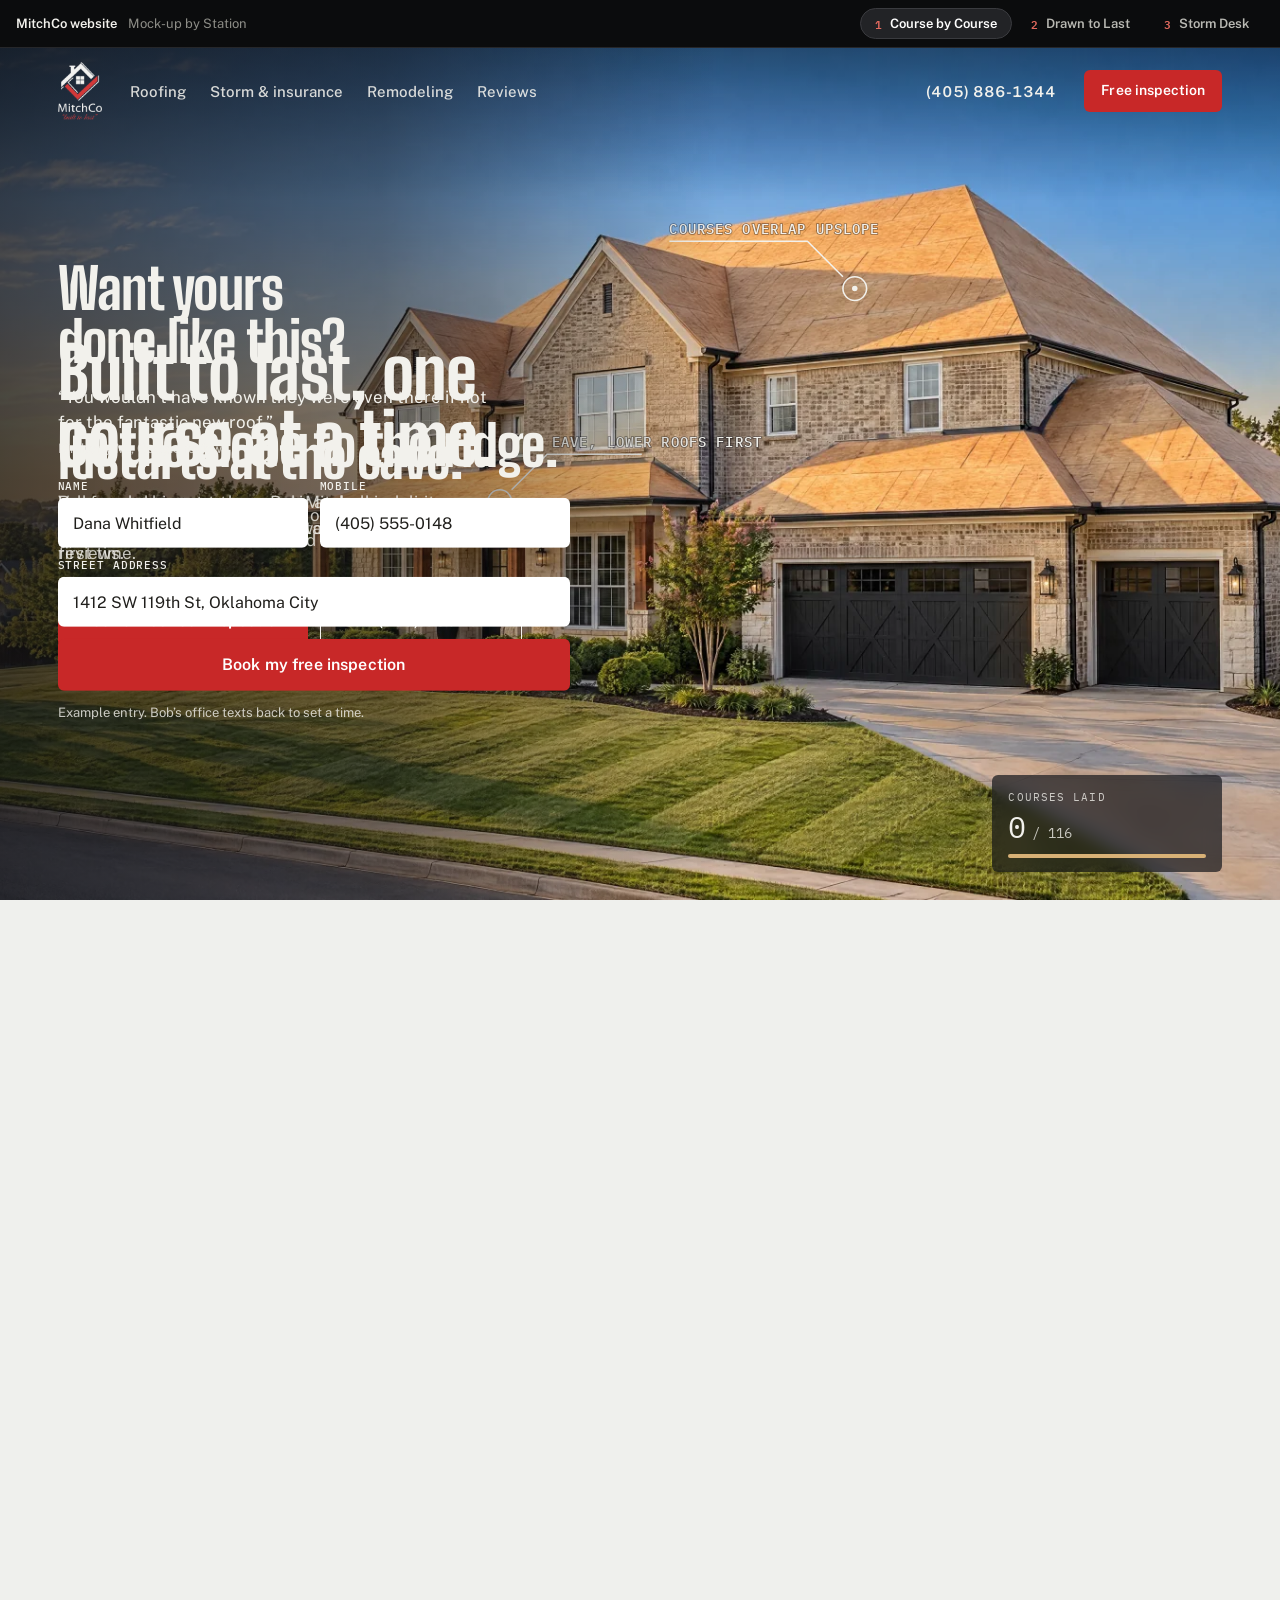
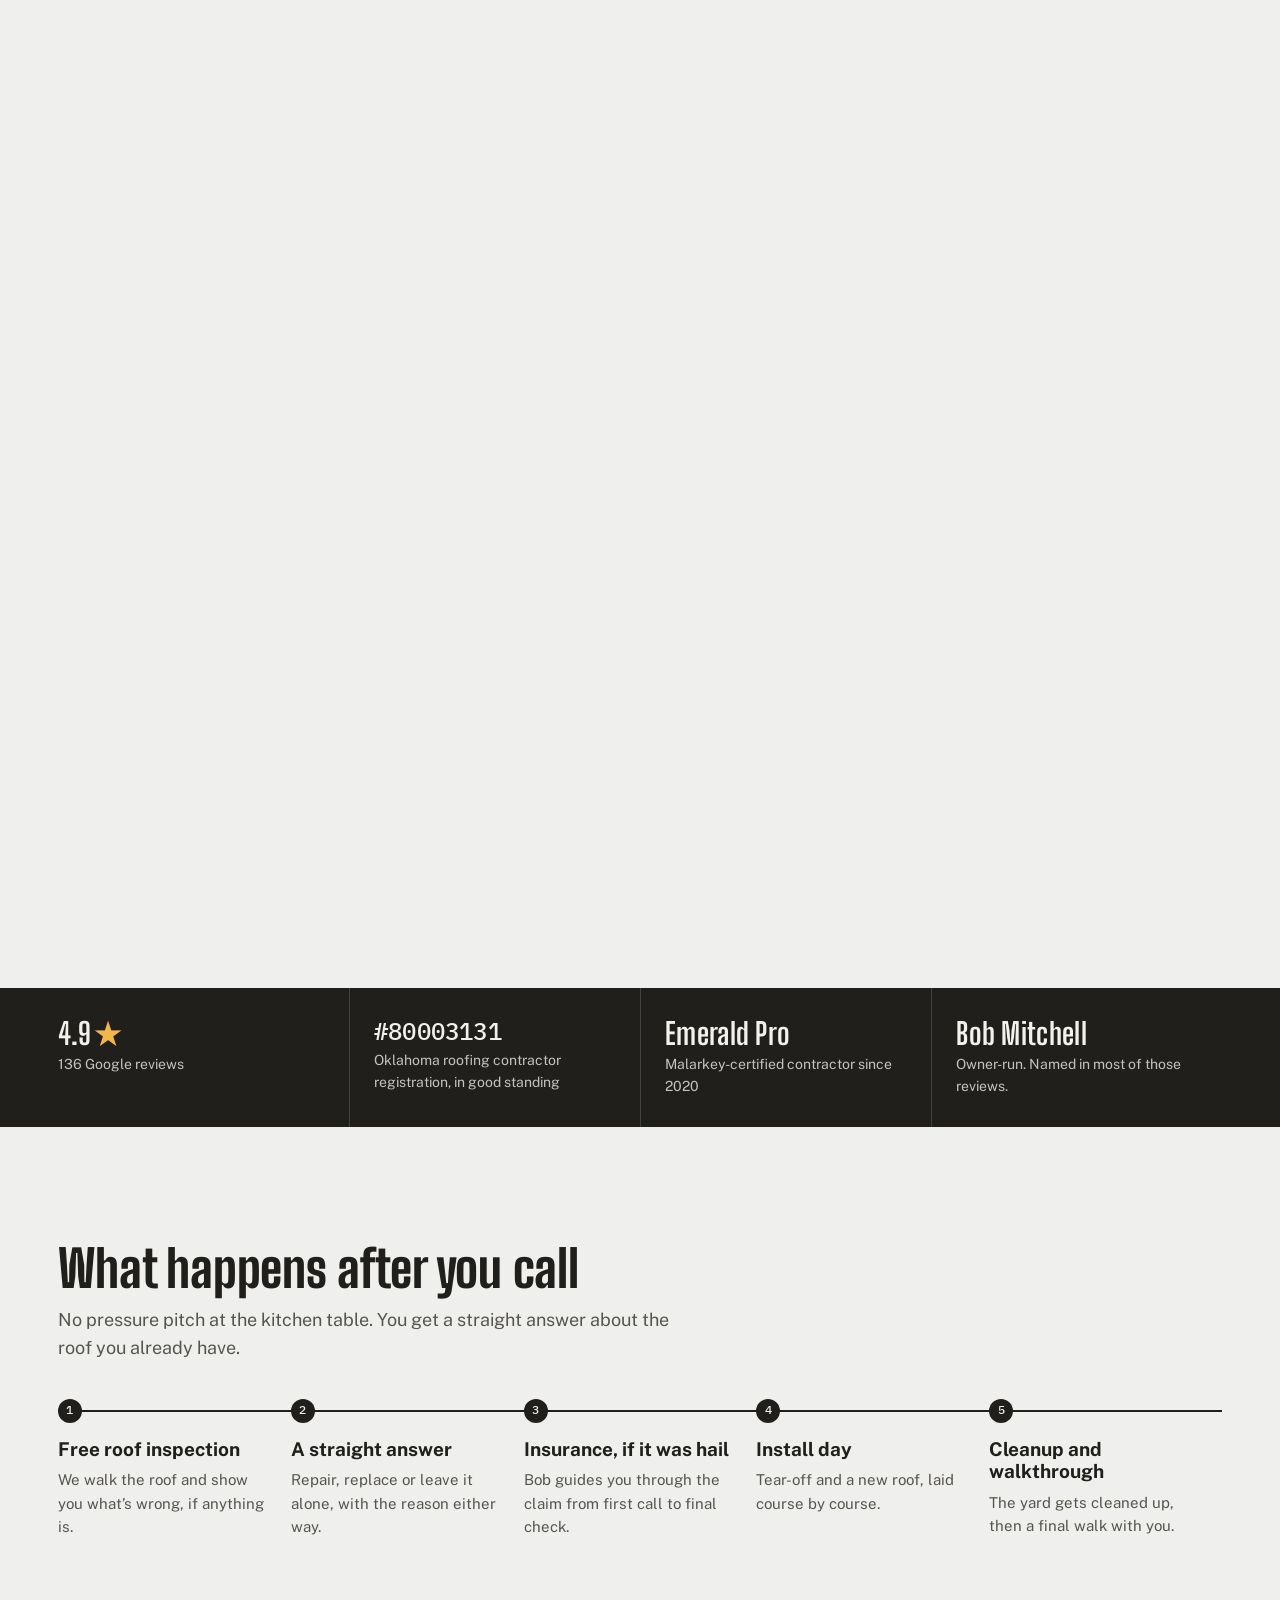
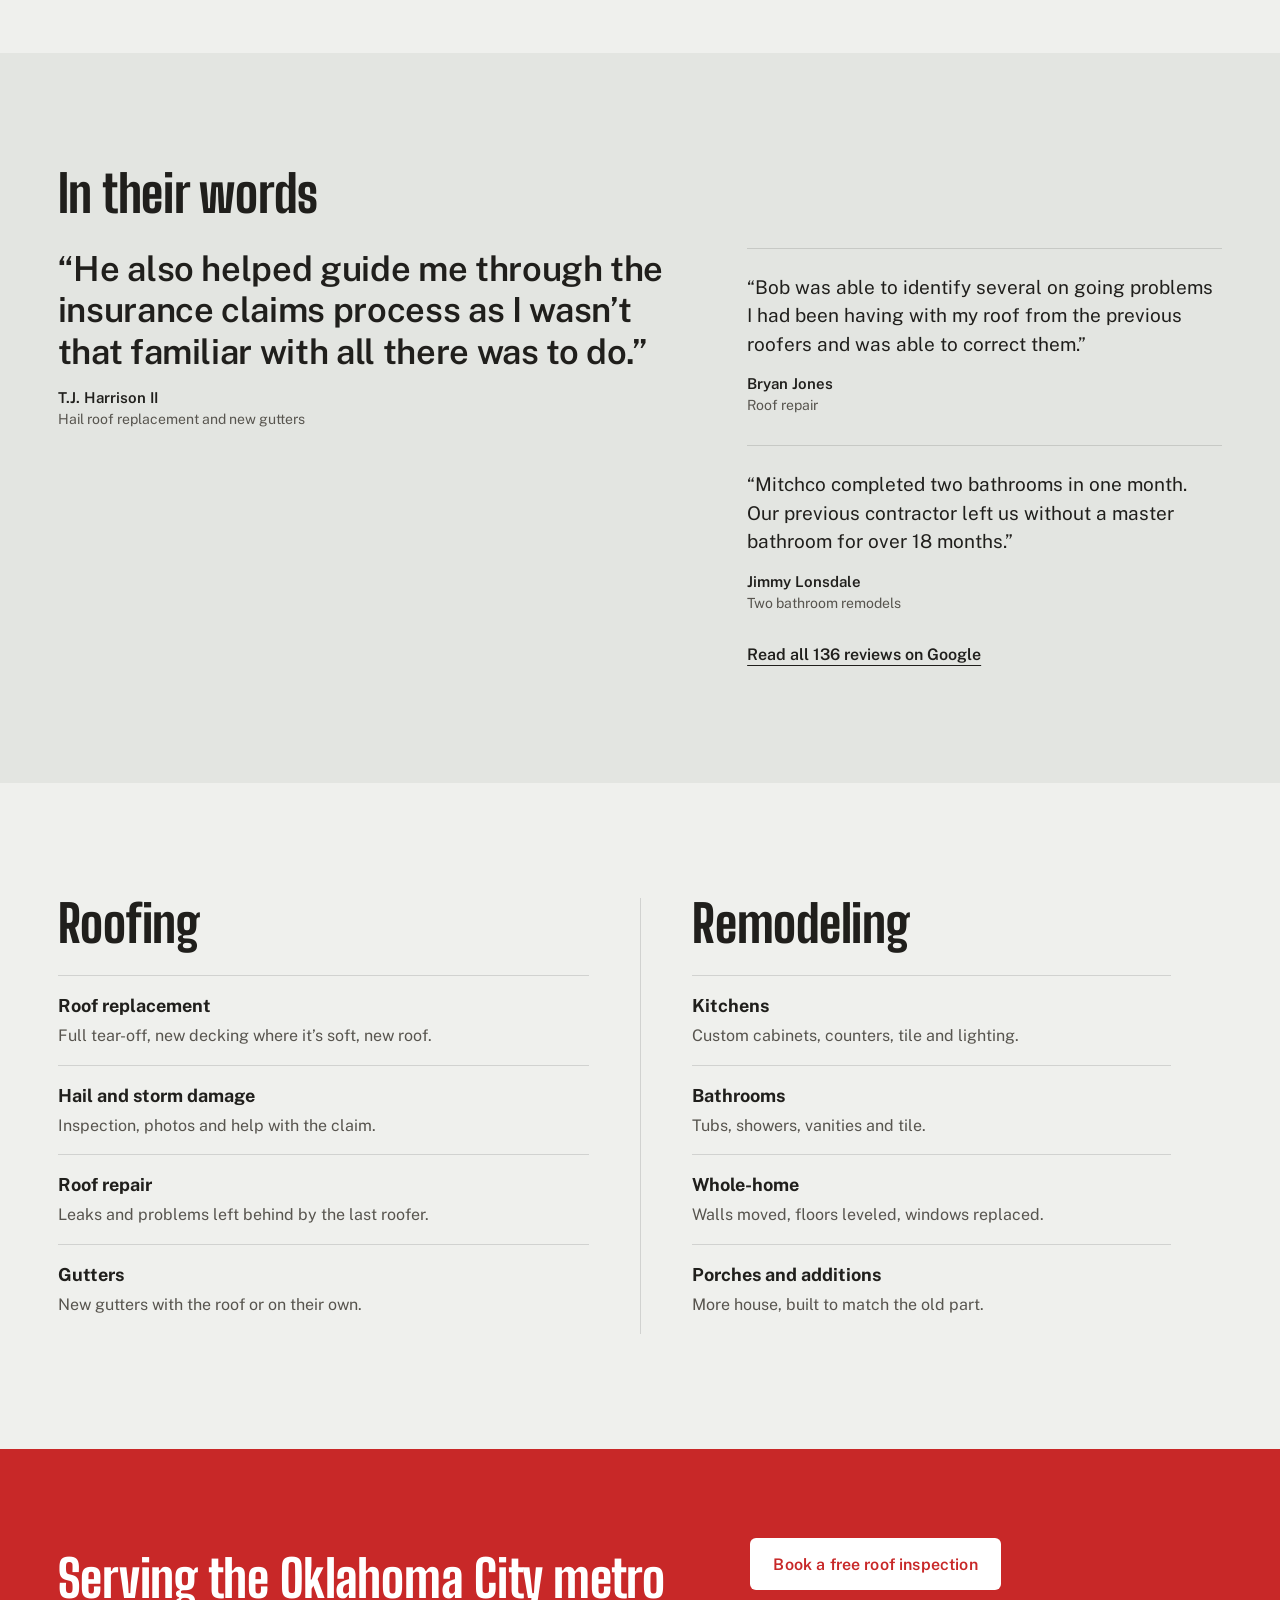
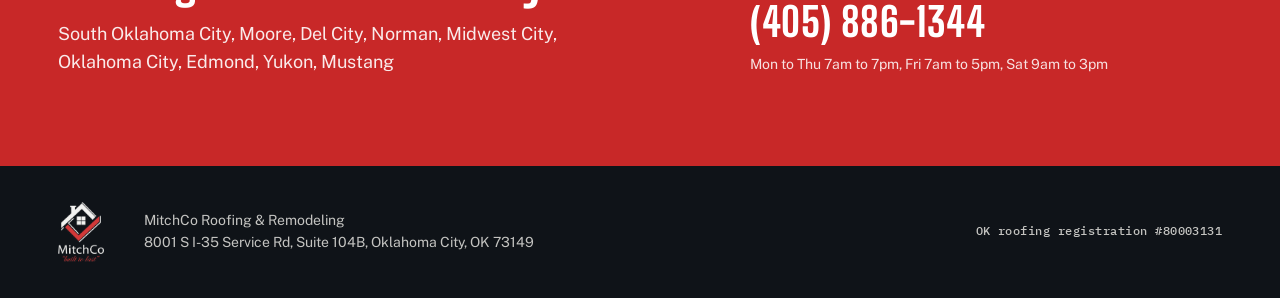
==== course-by-course/index.html @ 9603c60b "MitchCo mock-ups: three homepage options Course by Course (scroll installs the shingles), Drawn to L" ====
<!doctype html>
<html lang="en">
<head>
<meta charset="utf-8">
<meta name="viewport" content="width=device-width, initial-scale=1">
<meta name="robots" content="noindex, nofollow">
<title>MitchCo Option 1: Course by Course</title>
<meta name="description" content="Scroll the page and watch the roof go on, course by course.">
<meta property="og:title" content="MitchCo website, option 1: Course by Course">
<meta property="og:description" content="Scroll the page and watch the roof go on, course by course.">
<meta property="og:image" content="https://stationonemain-source.github.io/mitchco/img/og-course-by-course.jpg">
<meta property="og:url" content="https://stationonemain-source.github.io/mitchco/course-by-course/">
<meta name="twitter:card" content="summary_large_image">
<link rel="icon" href="../img/logo-ink.png">
<link rel="preconnect" href="https://fonts.googleapis.com">
<link rel="preconnect" href="https://fonts.gstatic.com" crossorigin>
<link rel="stylesheet" href="https://fonts.googleapis.com/css2?family=Big+Shoulders+Display:wght@600;700;800&family=IBM+Plex+Mono:wght@500&family=Public+Sans:wght@400;500;600;700&display=swap">
<link rel="stylesheet" href="../css/mock.css?v=3">
</head>
<body>
<header class="review-bar">
  <span class="review-name">MitchCo website <span class="review-sub">Mock-up by Station</span></span>
  <nav class="review-tabs" aria-label="Options"><a class="review-tab" href="../course-by-course/" aria-current="page"><span class="tab-n">1</span>Course by Course</a><a class="review-tab" href="../drawn-to-last/"><span class="tab-n">2</span>Drawn to Last</a><a class="review-tab" href="../storm-desk/"><span class="tab-n">3</span>Storm Desk</a></nav>
</header>
<!-- ============================================================
     1. COURSE BY COURSE : scroll installs the roof
     ============================================================ -->
<main id="c1" class="concept c1" data-concept aria-labelledby="tab-c1">
  <div class="site-nav on-dark">
    <a class="brand" href="./"><img src="../img/logo-white.png" alt="MitchCo, built to last" width="37" height="48"></a>
    <ul class="nav-links">
      <li><a href="#c1-services">Roofing</a></li>
      <li><a href="#c1-process">Storm &amp; insurance</a></li>
      <li><a href="#c1-services">Remodeling</a></li>
      <li><a href="#c1-reviews">Reviews</a></li>
    </ul>
    <a class="nav-phone" href="tel:+14058861344">(405) 886-1344</a>
    <a class="btn btn-red btn-sm" href="#c1-book">Free inspection</a>
  </div>

  <section id="c1-film" class="film">
    <div class="film-stage">
      <div class="film-view">
        <div class="plate-box" data-fx="0.66" data-fy="0.45">
          <img class="plate-poster" src="../img/deck-1600.webp" alt="" width="1600" height="900">
          <canvas id="c1-canvas" aria-label="A brick two-storey house whose bare wood roof is shingled as you scroll" role="img"></canvas>
          <svg class="plate-marks" viewBox="0 0 3840 2160" aria-hidden="true">
            <g class="plate-mark" data-step="1" transform="translate(1660 1150)">
              <circle r="30"/><circle r="7" class="dot"/>
              <path d="M30 -30 L120 -120 H360"/><text x="132" y="-138">EAVE, LOWER ROOFS FIRST</text>
            </g>
            <g class="plate-mark" data-step="2" transform="translate(2560 610)">
              <circle r="30"/><circle r="7" class="dot"/>
              <path d="M-30 -30 L-120 -120 H-470"/><text x="-470" y="-138">COURSES OVERLAP UPSLOPE</text>
            </g>
            <g class="plate-mark" data-step="3" transform="translate(2835 352)">
              <circle r="30"/><circle r="7" class="dot"/>
              <path d="M34 0 H300"/><text x="318" y="13">HIP AND RIDGE CAPPED</text>
            </g>
          </svg>
        </div>
      </div>
      <div class="film-scrim"></div>

      <div class="film-copy">
        <article class="film-step is-on">
          <h1>Built to last, one course at a time.</h1>
          <p class="lede">Roof replacement, storm repair and remodeling across the Oklahoma City metro. 4.9 stars from 136 Google reviews.</p>
          <div class="cta-row">
            <a class="btn btn-red" href="#c1-book">Book a free roof inspection</a>
            <a class="btn btn-ghost" href="tel:+14058861344">Call (405) 886-1344</a>
          </div>
        </article>
        <article class="film-step">
          <h2>It starts at the eave.</h2>
          <p class="lede">Lower roofs first. Every course overlaps the one below it, so water runs off the roof and never under it.</p>
        </article>
        <article class="film-step">
          <h2>Up the slope to the ridge.</h2>
          <p class="lede">Valleys and hips cut clean. Bob Mitchell is on site before the crew starts, so the work is laid out right the first time.</p>
        </article>
        <article class="film-step film-step-book" id="c1-book">
          <h2>Want yours done like this?</h2>
          <p class="quote">&ldquo;You wouldn&rsquo;t have known they were even there if not for the fantastic new roof.&rdquo; <span>Kimberly M., Google review</span></p>
          <form class="quick-form mock-form">
            <div class="field"><label for="c1-name">Name</label><input id="c1-name" name="name" autocomplete="name" value="Dana Whitfield"></div>
            <div class="field"><label for="c1-phone">Mobile</label><input id="c1-phone" name="phone" type="tel" autocomplete="tel" inputmode="tel" value="(405) 555-0148"></div>
            <div class="field field-wide"><label for="c1-addr">Street address</label><input id="c1-addr" name="address" autocomplete="street-address" value="1412 SW 119th St, Oklahoma City"></div>
            <button class="btn btn-red field-wide" type="submit">Book my free inspection</button>
            <p class="form-note field-wide" aria-live="polite">Example entry. Bob&rsquo;s office texts back to set a time.</p>
          </form>
        </article>
      </div>

      <div class="film-hud" aria-hidden="true">
        <div class="hud-label">Courses laid</div>
        <div class="hud-count"><span id="c1-count">0</span><span class="hud-of">/ <span id="c1-total">0</span></span></div>
        <div class="hud-meter"><span id="c1-bar"></span></div>
      </div>
    </div>
  </section>

  <section class="ledger" aria-label="Credentials">
    <div class="wrap ledger-row">
      <div class="ledger-item"><strong>4.9<span aria-hidden="true">&#9733;</span></strong><span>136 Google reviews</span></div>
      <div class="ledger-item"><strong class="mono">#80003131</strong><span>Oklahoma roofing contractor registration, in good standing</span></div>
      <div class="ledger-item"><strong>Emerald Pro</strong><span>Malarkey-certified contractor since 2020</span></div>
      <div class="ledger-item"><strong>Bob Mitchell</strong><span>Owner-run. Named in most of those reviews.</span></div>
    </div>
  </section>

  <section id="c1-process" class="process wrap">
    <div class="section-head">
      <h2>What happens after you call</h2>
      <p>No pressure pitch at the kitchen table. You get a straight answer about the roof you already have.</p>
    </div>
    <ol class="steps">
      <li><span class="step-n mono">1</span><h3>Free roof inspection</h3><p>We walk the roof and show you what&rsquo;s wrong, if anything is.</p></li>
      <li><span class="step-n mono">2</span><h3>A straight answer</h3><p>Repair, replace or leave it alone, with the reason either way.</p></li>
      <li><span class="step-n mono">3</span><h3>Insurance, if it was hail</h3><p>Bob guides you through the claim from first call to final check.</p></li>
      <li><span class="step-n mono">4</span><h3>Install day</h3><p>Tear-off and a new roof, laid course by course.</p></li>
      <li><span class="step-n mono">5</span><h3>Cleanup and walkthrough</h3><p>The yard gets cleaned up, then a final walk with you.</p></li>
    </ol>
  </section>

  <section id="c1-reviews" class="reviews">
    <div class="wrap reviews-grid">
      <h2 class="reviews-title">In their words</h2>
      <figure class="review review-lead">
        <blockquote>&ldquo;He also helped guide me through the insurance claims process as I wasn&rsquo;t that familiar with all there was to do.&rdquo;</blockquote>
        <figcaption>T.J. Harrison II <span>Hail roof replacement and new gutters</span></figcaption>
      </figure>
      <figure class="review">
        <blockquote>&ldquo;Bob was able to identify several on going problems I had been having with my roof from the previous roofers and was able to correct them.&rdquo;</blockquote>
        <figcaption>Bryan Jones <span>Roof repair</span></figcaption>
      </figure>
      <figure class="review">
        <blockquote>&ldquo;Mitchco completed two bathrooms in one month. Our previous contractor left us without a master bathroom for over 18 months.&rdquo;</blockquote>
        <figcaption>Jimmy Lonsdale <span>Two bathroom remodels</span></figcaption>
      </figure>
      <a class="text-link reviews-more" href="#c1-reviews">Read all 136 reviews on Google</a>
    </div>
  </section>

  <section id="c1-services" class="services wrap">
    <div class="svc">
      <h2>Roofing</h2>
      <ul>
        <li><strong>Roof replacement</strong> Full tear-off, new decking where it&rsquo;s soft, new roof.</li>
        <li><strong>Hail and storm damage</strong> Inspection, photos and help with the claim.</li>
        <li><strong>Roof repair</strong> Leaks and problems left behind by the last roofer.</li>
        <li><strong>Gutters</strong> New gutters with the roof or on their own.</li>
      </ul>
    </div>
    <div class="svc">
      <h2>Remodeling</h2>
      <ul>
        <li><strong>Kitchens</strong> Custom cabinets, counters, tile and lighting.</li>
        <li><strong>Bathrooms</strong> Tubs, showers, vanities and tile.</li>
        <li><strong>Whole-home</strong> Walls moved, floors leveled, windows replaced.</li>
        <li><strong>Porches and additions</strong> More house, built to match the old part.</li>
      </ul>
    </div>
  </section>

  <section class="closer">
    <div class="wrap closer-grid">
      <div>
        <h2>Serving the Oklahoma City metro</h2>
        <p class="cities">South Oklahoma City, Moore, Del City, Norman, Midwest City, Oklahoma City, Edmond, Yukon, Mustang</p>
      </div>
      <div class="closer-card">
        <a class="btn btn-red" href="#c1-book">Book a free roof inspection</a>
        <a class="closer-phone" href="tel:+14058861344">(405) 886-1344</a>
        <p>Mon to Thu 7am to 7pm, Fri 7am to 5pm, Sat 9am to 3pm</p>
      </div>
    </div>
  </section>

  <footer class="site-foot on-dark">
    <div class="wrap foot-row">
      <img src="../img/logo-white.png" alt="MitchCo, built to last" width="46" height="60">
      <p>MitchCo Roofing &amp; Remodeling<br>8001 S I-35 Service Rd, Suite 104B, Oklahoma City, OK 73149</p>
      <p class="mono">OK roofing registration #80003131</p>
    </div>
  </footer>
</main>
<script src="../js/courses.js?v=3"></script>
<script src="../js/mock.js?v=3"></script>
</body>
</html>
---- css/mock.css ----
/* MitchCo mock-ups. One brand (charcoal + MitchCo red), three worlds:
   dusk film (1), drafting paper (2), storm (3). Each world paints its own ground,
   so the page is deliberately single-theme per concept. */
:root {
  --ink: #201F1C;
  --ink-soft: #57544E;
  --chalk: #EFF0ED;
  --chalk-2: #E3E5E1;
  --line: rgba(32, 31, 28, 0.14);
  --red: #C82828;
  --red-hover: #A81F1F;
  --osb: #D8B176;
  --dusk: #0F1318;
  --on-dark: #F2F1EC;
  --on-dark-soft: rgba(242, 241, 236, 0.78);
  --paper: #FBF7F1;
  --pencil: #34332F;
  --redline: #B8322A;
  --storm: #17212B;
  --storm-2: #1F2D3A;
  --hail: #E7ECF0;
  --hail-soft: rgba(231, 236, 240, 0.74);
  --storm-line: rgba(231, 236, 240, 0.16);
  --review-h: 48px;
  --f-display: "Big Shoulders Display", "Arial Narrow", "Roboto Condensed", sans-serif;
  --f-body: "Public Sans", "Segoe UI", system-ui, sans-serif;
  --f-mono: "IBM Plex Mono", ui-monospace, "Cascadia Mono", monospace;
  --gutter: clamp(16px, 4.5vw, 64px);
}

*, *::before, *::after { box-sizing: border-box; }
html { scroll-padding-top: calc(var(--review-h) + 16px); -webkit-text-size-adjust: 100%; }
body {
  margin: 0;
  padding-top: var(--review-h);
  background: var(--dusk);
  color: var(--ink);
  font: 400 16px/1.55 var(--f-body);
  -webkit-font-smoothing: antialiased;
}
img { max-width: 100%; display: block; }
h1, h2, h3 { margin: 0; text-wrap: balance; }
p { margin: 0; }
ul, ol { margin: 0; padding: 0; list-style: none; }
a { color: inherit; }
::selection { background: var(--red); color: #fff; }
:focus-visible { outline: 3px solid #F2B64B; outline-offset: 3px; border-radius: 4px; }
.mono { font-family: var(--f-mono); font-weight: 500; }
.sr-only { position: absolute; width: 1px; height: 1px; overflow: hidden; clip: rect(0 0 0 0); white-space: nowrap; }
.wrap { width: 100%; max-width: 1280px; margin-inline: auto; padding-inline: var(--gutter); }
[hidden] { display: none !important; }

/* ---------- review bar (Station chrome, not part of the mock sites) ---------- */
.review-bar {
  position: fixed; inset: 0 0 auto 0; z-index: 60; height: var(--review-h);
  display: flex; align-items: center; gap: 20px; padding-inline: 16px;
  background: #0B0C0D; color: #CFCFCA; border-bottom: 1px solid #26272A;
  font: 500 13px/1 var(--f-body);
}
.review-name { white-space: nowrap; font-weight: 600; color: #F2F1EC; }
.review-sub { color: #8D8D87; font-weight: 400; margin-left: 8px; }
.review-tabs { display: flex; gap: 4px; margin-left: auto; overflow-x: auto; scrollbar-width: none; }
.review-tab {
  display: inline-flex; align-items: center; gap: 8px; white-space: nowrap;
  font: 600 13px/1 var(--f-body); color: #B9B9B3; background: transparent;
  border: 1px solid transparent; border-radius: 999px; padding: 8px 14px; cursor: pointer; text-decoration: none;
}
.review-tab:hover { color: #fff; background: #1A1B1D; }
.review-tab[aria-selected="true"], .review-tab[aria-current="page"] { color: #fff; background: #222326; border-color: #3A3B3F; }
.tab-n { font-family: var(--f-mono); font-size: 11px; color: #E26A5E; }
@media (max-width: 720px) {
  .review-bar { padding-inline: 8px; }
  .review-tabs { gap: 0; }
  .review-tab { padding: 8px 9px; font-size: 12px; gap: 5px; }
  .review-name .review-sub { display: none; }
  .review-name { display: none; }
  .review-tabs { margin-left: 0; }
}

/* ---------- shared site pieces ---------- */
.concept { position: relative; min-height: 100vh; }
.site-nav {
  position: absolute; inset: 0 0 auto 0; z-index: 20;
  display: flex; align-items: center; gap: 28px;
  padding: 14px var(--gutter);
}
.site-nav .brand img { height: 58px; width: auto; }
.nav-links { display: flex; gap: 24px; font: 500 15px/1 var(--f-body); }
.nav-links a { text-decoration: none; opacity: 0.88; }
.nav-links a:hover { opacity: 1; text-decoration: underline; text-underline-offset: 5px; }
.nav-phone { margin-left: auto; font: 600 15px/1 var(--f-body); text-decoration: none; font-variant-numeric: tabular-nums; }
.on-dark { color: var(--on-dark); }
.on-paper { color: var(--pencil); }
@media (max-width: 900px) {
  .nav-links { display: none; }
  .site-nav { gap: 12px; }
  .site-nav .btn-sm { display: none; }
}

.btn {
  display: inline-flex; align-items: center; justify-content: center; gap: 8px;
  min-height: 52px; padding: 0 22px; border-radius: 6px; border: 1.5px solid transparent;
  font: 600 16px/1.1 var(--f-body); letter-spacing: 0.01em; text-decoration: none; cursor: pointer;
  transition: background-color .18s ease, color .18s ease, transform .18s ease;
}
.btn:active { transform: translateY(1px); }
.btn-sm { min-height: 42px; padding: 0 16px; font-size: 14px; }
.btn-red { background: var(--red); color: #fff; }
.btn-red:hover { background: var(--red-hover); }
.btn-ghost { border-color: currentColor; color: inherit; background: transparent; }
.btn-ghost:hover { background: rgba(255, 255, 255, 0.1); }
.btn-ink { background: var(--pencil); color: var(--paper); }
.btn-ink:hover { background: #111; }
.btn-quiet { background: transparent; color: inherit; text-decoration: underline; text-underline-offset: 4px; padding-inline: 8px; }
.cta-row { display: flex; flex-wrap: wrap; gap: 12px; margin-top: 28px; }
.text-link { font-weight: 600; text-underline-offset: 5px; }

.field { display: grid; gap: 6px; }
.field label { font: 500 11px/1 var(--f-mono); letter-spacing: 0.08em; text-transform: uppercase; }
.field input {
  width: 100%; min-height: 50px; padding: 0 14px; border-radius: 6px;
  border: 1.5px solid transparent; background: #fff; color: var(--ink);
  font: 400 16px/1.2 var(--f-body);
}
.field input:focus { border-color: var(--red); outline: none; box-shadow: 0 0 0 3px rgba(200, 40, 40, 0.25); }
.form-note { font-size: 13px; opacity: 0.8; }

.section-head { display: grid; gap: 12px; max-width: 62ch; }
.section-head h2, .services h2, .closer h2, .reviews-title, .jobs h2, .plan h2, .compare-copy h2, .areas h2, .faq h2, .shingle-note h2 {
  font: 800 clamp(34px, 4vw, 52px)/1 var(--f-display); letter-spacing: -0.005em;
}

/* ---------- pinned films (1 and 2) ---------- */
.film { position: relative; height: 460vh; }
.film-short { height: 260vh; }
.film-stage {
  position: sticky; top: var(--review-h); height: calc(100vh - var(--review-h));
  height: calc(100dvh - var(--review-h)); overflow: hidden; background: var(--dusk);
}
.film-view { position: absolute; inset: 0; overflow: hidden; }
.plate-box { position: absolute; left: 0; top: 0; width: 100%; height: 100%; }
.plate-box > img, .plate-box > canvas, .plate-box > svg { position: absolute; inset: 0; width: 100%; height: 100%; }
.plate-box > img { object-fit: cover; }
.plate-poster { transition: opacity .3s ease; }
.is-ready .plate-poster { opacity: 0; }

.film-copy {
  position: absolute; z-index: 5; left: var(--gutter); top: 50%; transform: translateY(-46%);
  width: min(520px, 40vw); display: grid;
}
.film-step {
  grid-area: 1 / 1; align-self: center;
  opacity: 0; visibility: hidden; transform: translateY(14px);
  transition: opacity .45s ease, transform .45s ease, visibility 0s linear .45s;
}
.film-step.is-on { opacity: 1; visibility: visible; transform: none; transition: opacity .45s ease, transform .45s ease; }
.c1 .film-step { color: var(--on-dark); }
.film-step h1 { font: 800 clamp(50px, 5.6vw, 88px)/0.93 var(--f-display); letter-spacing: -0.01em; }
.film-step h2 { font: 800 clamp(40px, 4.4vw, 68px)/0.95 var(--f-display); letter-spacing: -0.01em; }
.film-step .lede { margin-top: 18px; font-size: clamp(17px, 1.3vw, 19px); line-height: 1.5; max-width: 44ch; color: var(--on-dark-soft); }

/* 1: scrim holds the copy against the sunset sky */
.film-scrim {
  position: absolute; inset: 0; pointer-events: none; z-index: 2;
  background:
    linear-gradient(90deg, rgba(10, 13, 18, 0.74) 0%, rgba(10, 13, 18, 0.5) 30%, rgba(10, 13, 18, 0) 56%),
    linear-gradient(180deg, rgba(10, 13, 18, 0.5) 0%, rgba(10, 13, 18, 0) 18%);
}
.plate-marks { pointer-events: none; }
.plate-mark { opacity: 0; transition: opacity .4s ease; fill: none; stroke: #F2F1EC; stroke-width: 4; }
.plate-mark.is-on { opacity: 1; }
.plate-mark .dot { fill: #F2F1EC; stroke: none; }
.plate-mark text { fill: #F2F1EC; stroke: rgba(10, 13, 18, 0.42); stroke-width: 4; paint-order: stroke; font: 500 36px var(--f-mono); letter-spacing: 0.08em; }
.plate-mark.is-on circle:first-child { animation: ring 1.8s ease-out infinite; transform-box: fill-box; transform-origin: center; }
@keyframes ring { 0% { stroke-opacity: 1; transform: scale(1); } 100% { stroke-opacity: 0; transform: scale(2.2); } }

.film-hud {
  position: absolute; z-index: 6; right: var(--gutter); bottom: 28px; width: 230px;
  padding: 14px 16px; border-radius: 6px; color: var(--on-dark);
  background: rgba(12, 15, 20, 0.66); backdrop-filter: blur(8px); -webkit-backdrop-filter: blur(8px);
  font-family: var(--f-mono);
}
.hud-label { font-size: 11px; letter-spacing: 0.1em; text-transform: uppercase; color: var(--on-dark-soft); }
.hud-count { margin-top: 6px; font-size: 30px; line-height: 1; font-variant-numeric: tabular-nums; }
.hud-of { font-size: 14px; color: var(--on-dark-soft); margin-left: 6px; }
.hud-meter { margin-top: 12px; height: 4px; border-radius: 2px; background: var(--osb); overflow: hidden; }
.hud-meter span { display: block; height: 100%; background: #F2F1EC; transform-origin: 0 50%; transform: scaleX(0); }

.film-step-book .quote { margin-top: 16px; font-size: 17px; line-height: 1.45; color: var(--on-dark); max-width: 44ch; }
.film-step-book .quote span { display: block; margin-top: 6px; font-size: 13px; color: var(--on-dark-soft); }
.quick-form { margin-top: 22px; display: grid; grid-template-columns: 1fr 1fr; gap: 12px; color: var(--on-dark); }
.quick-form .field-wide { grid-column: 1 / -1; }

@media (max-width: 900px) {
  .film { height: 400vh; }
  .film-short { height: 240vh; }
  .film-view { bottom: auto; height: 54%; transition: height .5s ease; }
  .c1 .is-done .film-view { height: 30%; }
  .film-scrim { background: linear-gradient(180deg, rgba(10, 13, 18, 0.45) 0%, rgba(10, 13, 18, 0) 16%); }
  .c1 .film-stage::after {
    content: ""; position: absolute; left: 0; right: 0; top: 54%; height: 46%; background: var(--dusk); z-index: 1;
    transition: top .5s ease, height .5s ease;
  }
  .c1 .is-done .film-stage::after { top: 30%; height: 70%; }
  .film-copy { left: 16px; right: 16px; width: auto; top: auto; bottom: 22px; transform: none; }
  .c1 .film-copy { top: calc(54% + 22px); bottom: auto; }
  .c1 .is-done .film-copy { top: calc(30% + 18px); }
  .film-step { align-self: start; }
  .film-step h1 { font-size: clamp(40px, 11vw, 54px); }
  .film-step h2 { font-size: clamp(34px, 9.4vw, 46px); }
  .film-step .lede { margin-top: 12px; font-size: 16px; }
  .cta-row { margin-top: 18px; }
  .cta-row .btn { flex: 1 1 100%; }
  .plate-marks { display: none; }
  .film-hud { top: calc(54% - 58px); bottom: auto; right: 12px; width: auto; padding: 8px 10px; }
  .c1 .is-done .film-hud { display: none; }
  .hud-count { font-size: 20px; }
  .hud-meter { width: 120px; }
  .film-step-book .quote { display: none; }
  .quick-form { margin-top: 14px; gap: 10px; }
}

/* ---------- 1: sections below the film ---------- */
.c1 { background: var(--chalk); }
.ledger { background: var(--ink); color: var(--on-dark); }
.ledger-row { display: grid; grid-template-columns: repeat(4, minmax(0, 1fr)); }
.ledger-item { display: grid; gap: 6px; align-content: start; padding: 30px 24px 30px 0; }
.ledger-item + .ledger-item { padding-left: 24px; border-left: 1px solid rgba(242, 241, 236, 0.16); }
.ledger-item strong { font: 700 30px/1 var(--f-display); letter-spacing: 0.01em; }
.ledger-item strong.mono { font: 500 24px/1.1 var(--f-mono); }
.ledger-item strong span { color: #F2B64B; margin-left: 2px; }
.ledger-item > span { font-size: 14px; color: var(--on-dark-soft); max-width: 26ch; }
@media (max-width: 900px) {
  .ledger-row { grid-template-columns: 1fr 1fr; }
  .ledger-item, .ledger-item + .ledger-item { padding: 22px 12px 22px 0; border-left: 0; }
  .ledger-item:nth-child(even) { padding-left: 16px; border-left: 1px solid rgba(242, 241, 236, 0.16); }
}

.process { padding-block: clamp(72px, 9vw, 128px); }
.process .section-head p { color: var(--ink-soft); font-size: 18px; }
.steps { margin-top: 48px; display: grid; grid-template-columns: repeat(5, minmax(0, 1fr)); gap: 0; counter-reset: s; }
.steps li { position: relative; padding: 26px 22px 0 0; border-top: 2px solid var(--ink); }
.steps li + li { padding-left: 0; }
.step-n { position: absolute; top: -13px; left: 0; width: 24px; height: 24px; display: grid; place-items: center; border-radius: 50%; background: var(--ink); color: var(--chalk); font-size: 12px; }
.steps h3 { font: 700 19px/1.2 var(--f-body); }
.steps p { margin-top: 8px; color: var(--ink-soft); font-size: 15px; }
@media (max-width: 900px) {
  .steps { grid-template-columns: 1fr; gap: 0; margin-top: 36px; }
  .steps li { border-top: 0; border-left: 2px solid var(--ink); padding: 0 0 28px 28px; }
  .steps li:last-child { padding-bottom: 0; }
  .step-n { left: -13px; top: -2px; }
}

.reviews { background: var(--chalk-2); padding-block: clamp(72px, 9vw, 120px); }
.reviews-grid { display: grid; grid-template-columns: 1.35fr 1fr; gap: 28px 48px; align-items: start; }
.reviews-title { grid-column: 1 / -1; }
.review { margin: 0; display: grid; gap: 14px; }
.review blockquote { margin: 0; font-size: 19px; line-height: 1.5; }
.review-lead { grid-row: span 2; padding-right: 24px; }
.review-lead blockquote { font: 600 clamp(28px, 2.7vw, 38px)/1.2 var(--f-body); letter-spacing: -0.01em; }
.review figcaption { font-weight: 600; font-size: 15px; }
.review figcaption span { display: block; font-weight: 400; color: var(--ink-soft); font-size: 14px; }
.review + .review:not(.review-lead) { padding-top: 24px; border-top: 1px solid var(--line); }
.reviews-more { grid-column: 2; }
@media (max-width: 900px) {
  .reviews-grid { grid-template-columns: 1fr; }
  .review-lead { grid-row: auto; padding-right: 0; }
  .reviews-more { grid-column: 1; }
}

.services { display: grid; grid-template-columns: 1fr 1fr; gap: 0; padding-block: clamp(72px, 9vw, 120px); }
.svc { padding-right: clamp(20px, 4vw, 64px); }
.svc + .svc { padding-left: clamp(20px, 4vw, 64px); border-left: 1px solid var(--line); }
.svc ul { margin-top: 26px; display: grid; }
.svc li { display: grid; gap: 4px; padding: 16px 0; border-top: 1px solid var(--line); color: var(--ink-soft); }
.svc li strong { color: var(--ink); font-size: 18px; }
@media (max-width: 760px) {
  .services { grid-template-columns: 1fr; gap: 48px; }
  .svc, .svc + .svc { padding: 0; border: 0; }
}

.closer { background: var(--red); color: #fff; padding-block: clamp(56px, 7vw, 96px); }
.closer-grid { display: grid; grid-template-columns: 1.4fr 1fr; gap: 32px; align-items: end; }
.cities { margin-top: 16px; font-size: 18px; max-width: 52ch; color: rgba(255, 255, 255, 0.9); }
.closer-card { display: grid; gap: 12px; justify-items: start; }
.closer .btn-red { background: #fff; color: var(--red); }
.closer .btn-red:hover { background: var(--chalk); }
.closer-phone { font: 800 40px/1 var(--f-display); text-decoration: none; letter-spacing: 0.01em; }
.closer-card p { font-size: 14px; color: rgba(255, 255, 255, 0.86); }
@media (max-width: 760px) { .closer-grid { grid-template-columns: 1fr; } }

.site-foot { padding-block: 36px; }
.c1 .site-foot, .c3 .site-foot { background: var(--dusk); }
.foot-row { display: flex; flex-wrap: wrap; align-items: center; gap: 20px 40px; font-size: 14px; }
.foot-row img { height: 60px; width: auto; }
.foot-row p { color: inherit; opacity: 0.8; }
.foot-row .mono { margin-left: auto; font-size: 12px; letter-spacing: 0.04em; }
@media (max-width: 760px) { .foot-row .mono { margin-left: 0; } }

.mock-notes { padding-block: 22px 40px; font-size: 14px; color: #CFCFCA; background: #0B0C0D; max-width: none; }
.mock-notes summary { cursor: pointer; font-weight: 600; color: #F2F1EC; max-width: 1280px; margin-inline: auto; }
.notes-grid { max-width: 1280px; margin: 18px auto 0; display: grid; grid-template-columns: 1fr 1fr; gap: 32px; }
.notes-grid h3 { font: 500 11px/1 var(--f-mono); letter-spacing: 0.1em; text-transform: uppercase; color: #E26A5E; margin-bottom: 10px; }
.notes-grid li { padding: 6px 0; border-top: 1px solid #222326; }
@media (max-width: 760px) { .notes-grid { grid-template-columns: 1fr; } }

/* ---------- 2: drafting paper ---------- */
.c2 { background: var(--paper); color: var(--pencil); }
.c2 .film-stage { background: var(--paper); }
.c2 .film-step { color: var(--pencil); transition: opacity .45s ease, transform .45s ease, visibility 0s linear .45s, color .3s ease; }
.c2 .film-step.is-on { transition: opacity .45s ease, transform .45s ease, color .3s ease; }
.c2 .film-step .lede { color: var(--ink-soft); }
.c2 #c2-copy-b { color: var(--on-dark); }
.c2 #c2-copy-b .lede { color: var(--on-dark-soft); }
.display-xl { font: 800 clamp(72px, 9vw, 150px)/0.86 var(--f-display) !important; letter-spacing: -0.015em !important; }
.wipe-photo { clip-path: inset(0 100% 0 0); }
.wipe-edge {
  position: absolute; top: 0; bottom: 0; left: 0; width: 2px; margin-left: -1px; z-index: 3;
  background: var(--pencil); box-shadow: 0 0 0 1px rgba(251, 247, 241, 0.6); opacity: 0; pointer-events: none;
}
.wipe-scrim {
  position: absolute; inset: 0; z-index: 2; pointer-events: none;
  background: linear-gradient(90deg, rgba(10, 13, 18, 0.72) 0%, rgba(10, 13, 18, 0.42) 32%, rgba(10, 13, 18, 0) 58%);
  opacity: clamp(0, calc((var(--wv, 0) - 0.15) * 5), 1);
}
.paper-scrim {
  position: absolute; inset: 0; z-index: 2; pointer-events: none;
  background: linear-gradient(90deg, rgba(251, 247, 241, 0.97) 0%, rgba(251, 247, 241, 0.9) 30%, rgba(251, 247, 241, 0) 46%);
  opacity: clamp(0, calc(1 - var(--wv, 0) * 8), 1);
}
.c2 .site-nav .btn-ghost, .c2 .cta-row .btn-ghost { color: var(--pencil); }
.c2 #c2-copy-b .btn-ghost { color: var(--on-dark); }
.dims { pointer-events: none; transition: opacity .2s linear; }
.dims path { fill: none; stroke: var(--redline); stroke-width: 4; }
.dims circle { fill: var(--redline); }
.dims text { fill: var(--redline); font: 500 40px var(--f-mono); letter-spacing: 0.08em; }
@media (max-width: 900px) {
  .c2 .film-view { height: 100%; }
  .c2 .film-copy { top: auto; bottom: 22px; }
  .paper-scrim { background: linear-gradient(180deg, rgba(251, 247, 241, 0) 38%, rgba(251, 247, 241, 0.94) 58%, var(--paper) 70%); opacity: clamp(0, calc((0.85 - var(--wv, 0)) * 6), 1); }
  .wipe-scrim { background: linear-gradient(180deg, rgba(10, 13, 18, 0) 40%, rgba(10, 13, 18, 0.82) 72%); opacity: clamp(0, calc((var(--wv, 0) - 0.7) * 6), 1); }
  .dims text { font-size: 60px; }
  .display-xl { font-size: clamp(64px, 20vw, 96px) !important; }
}

.plan { display: grid; grid-template-columns: 1fr 1.1fr; gap: clamp(32px, 6vw, 96px); padding-block: clamp(72px, 9vw, 128px); align-items: start; }
.plan-copy { display: grid; gap: 16px; }
.plan-copy p { font-size: 18px; max-width: 42ch; }
.plan-aside { padding-top: 16px; border-top: 1px solid var(--line); color: var(--ink-soft); font-size: 16px !important; }
.planner { background: #fff; border: 1px solid var(--line); border-radius: 10px; padding: clamp(20px, 3vw, 32px); box-shadow: 0 24px 60px -32px rgba(52, 51, 47, 0.35); }
.planner-top { display: flex; align-items: center; gap: 16px; margin-bottom: 22px; }
.planner-count { font-size: 12px; letter-spacing: 0.06em; text-transform: uppercase; color: var(--ink-soft); white-space: nowrap; }
.planner-meter { flex: 1; height: 3px; background: var(--chalk-2); border-radius: 2px; overflow: hidden; }
.planner-meter span { display: block; height: 100%; background: var(--red); transform-origin: 0 50%; transition: transform .3s ease; }
.planner fieldset { border: 0; padding: 0; margin: 0; display: grid; gap: 16px; }
.planner legend { font: 800 32px/1 var(--f-display); margin-bottom: 18px; padding: 0; }
.chips { display: grid; grid-template-columns: repeat(2, minmax(0, 1fr)); gap: 10px; }
.chips-stack { grid-template-columns: 1fr; }
.chip { position: relative; }
.chip input { position: absolute; opacity: 0; inset: 0; margin: 0; cursor: pointer; }
.chip span { display: flex; align-items: center; min-height: 56px; padding: 0 16px; border: 1.5px solid var(--line); border-radius: 6px; font-weight: 600; cursor: pointer; transition: border-color .15s, background .15s; }
.chip input:checked + span { border-color: var(--pencil); background: var(--paper); box-shadow: inset 4px 0 0 var(--red); }
.chip input:focus-visible + span { outline: 3px solid #F2B64B; outline-offset: 2px; }
.planner .field label { color: var(--ink-soft); }
.planner .field input { border-color: var(--line); background: var(--paper); }
.planner-nav { display: flex; justify-content: flex-end; gap: 10px; margin-top: 8px; }
.planner-done h3 { font: 800 30px/1.05 var(--f-display); }
.planner-done p { margin-top: 10px; color: var(--ink-soft); }
@media (max-width: 900px) { .plan { grid-template-columns: 1fr; } }
@media (max-width: 420px) { .chips { grid-template-columns: 1fr; } }

.compare-section { background: #F2ECE2; padding-block: clamp(64px, 8vw, 112px); }
.compare-wrap { display: grid; grid-template-columns: 0.8fr 1.6fr; gap: clamp(28px, 5vw, 72px); align-items: center; }
.compare-copy { display: grid; gap: 14px; }
.compare-copy p { font-size: 17px; color: var(--ink-soft); max-width: 40ch; }
.compare { position: relative; aspect-ratio: 16 / 9; max-width: 100%; border-radius: 10px; overflow: hidden; background: #ddd; }
.compare img { position: absolute; inset: 0; width: 100%; height: 100%; object-fit: cover; object-position: 66% 45%; }
.compare-handle { position: absolute; top: 0; bottom: 0; width: 3px; margin-left: -1.5px; background: #fff; box-shadow: 0 0 0 1px rgba(0,0,0,.2); pointer-events: none; }
.compare-handle::after { content: ""; position: absolute; top: 50%; left: 50%; width: 38px; height: 38px; margin: -19px; border-radius: 50%; background: #fff; box-shadow: 0 4px 14px rgba(0,0,0,.25); }
.compare input { position: absolute; inset: 0; width: 100%; height: 100%; opacity: 0; cursor: ew-resize; margin: 0; }
.compare input:focus-visible ~ .compare-handle, .compare:focus-within .compare-handle { background: #F2B64B; }
.compare-tag { position: absolute; bottom: 14px; padding: 6px 10px; border-radius: 4px; background: rgba(20, 20, 18, 0.7); color: #fff; font-size: 11px; letter-spacing: 0.1em; text-transform: uppercase; pointer-events: none; }
.tag-before { left: 14px; } .tag-after { right: 14px; }
@media (max-width: 900px) { .compare-wrap { grid-template-columns: 1fr; } }

.jobs { padding-block: clamp(72px, 9vw, 120px); }
.job-list { margin-top: 36px; }
.job-list li { display: grid; grid-template-columns: 160px 1fr 180px; gap: 24px; align-items: baseline; padding: 22px 0; border-top: 1px solid var(--line); }
.job-kind { font-size: 12px; letter-spacing: 0.1em; text-transform: uppercase; color: var(--redline); }
.job-list p { font-size: 19px; line-height: 1.45; max-width: 64ch; }
.job-who { color: var(--ink-soft); font-size: 14px; text-align: right; }
.jobs-source { margin-top: 18px; font-size: 13px; color: var(--ink-soft); }
@media (max-width: 760px) {
  .job-list li { grid-template-columns: 1fr; gap: 8px; }
  .job-who { text-align: left; }
}
.c2 .site-foot { border-top: 1px solid var(--line); }

/* ---------- 3: storm ---------- */
.c3 { background: var(--storm); color: var(--hail); }
.storm-hero { position: relative; min-height: calc(100vh - var(--review-h)); min-height: calc(100dvh - var(--review-h)); display: flex; align-items: center; overflow: hidden; padding-block: 104px 56px; }
.storm-view { position: absolute; inset: 0; overflow: hidden; }
.storm-view .plate-box > img { position: absolute; inset: 0; width: 100%; height: 100%; object-fit: cover; }
.storm-scrim { position: absolute; inset: 0; background: linear-gradient(90deg, rgba(14, 20, 28, 0.9) 0%, rgba(14, 20, 28, 0.66) 36%, rgba(14, 20, 28, 0.1) 64%), linear-gradient(0deg, rgba(14, 20, 28, 0.6), rgba(14, 20, 28, 0) 30%); }
.storm-grid { position: relative; z-index: 2; max-width: none; display: grid; grid-template-columns: minmax(0, 1.2fr) minmax(0, 0.8fr); gap: 48px; align-items: end; }
.storm-copy h1 { font: 800 clamp(52px, 6vw, 96px)/0.92 var(--f-display); letter-spacing: -0.01em; max-width: 12ch; }
.storm-copy .lede { margin-top: 18px; font-size: clamp(17px, 1.3vw, 20px); color: var(--hail-soft); max-width: 46ch; }
.storm-form { margin-top: 28px; display: grid; grid-template-columns: 1.4fr 1fr auto; gap: 10px; align-items: end; max-width: 760px; }
.storm-form .form-note { grid-column: 1 / -1; }
.storm-log { background: rgba(23, 33, 43, 0.82); backdrop-filter: blur(10px); -webkit-backdrop-filter: blur(10px); border: 1px solid var(--storm-line); border-radius: 10px; padding: 20px; }
.log-head { display: flex; align-items: center; justify-content: space-between; gap: 12px; }
.log-head h2 { font-size: 12px; letter-spacing: 0.1em; text-transform: uppercase; }
.log-flag { font-size: 10px; letter-spacing: 0.08em; text-transform: uppercase; padding: 4px 8px; border-radius: 999px; border: 1px solid #F2B64B; color: #F2B64B; white-space: nowrap; }
.log-rows { margin-top: 14px; }
.log-rows li { display: grid; grid-template-columns: 70px 1fr auto; gap: 12px; padding: 11px 0; border-top: 1px solid var(--storm-line); font-variant-numeric: tabular-nums; }
.log-rows li .mono:last-child { color: #F2B64B; }
.log-foot { margin-top: 12px; font-size: 13px; color: var(--hail-soft); }
@media (max-width: 1000px) {
  .storm-grid { grid-template-columns: 1fr; }
  .storm-form { grid-template-columns: 1fr; }
  .storm-scrim { background: linear-gradient(180deg, rgba(14, 20, 28, 0.35) 0%, rgba(14, 20, 28, 0.86) 45%, rgba(14, 20, 28, 0.95) 100%); }
  .storm-hero { align-items: end; padding-top: 32vh; }
}

.claim { padding-block: clamp(72px, 9vw, 128px); }
.claim .section-head p { color: var(--hail-soft); font-size: 18px; }
.claim-steps { margin-top: 44px; display: grid; grid-template-columns: repeat(auto-fit, minmax(210px, 1fr)); gap: 0; counter-reset: c; }
.claim-steps li { counter-increment: c; padding: 22px 22px 26px; border-left: 1px solid var(--storm-line); }
.claim-steps li::before { content: counter(c); display: block; font: 800 44px/1 var(--f-display); color: #F2B64B; margin-bottom: 14px; }
.claim-steps h3 { font: 700 19px/1.2 var(--f-body); }
.claim-steps p { margin-top: 8px; font-size: 15px; color: var(--hail-soft); }

.shingle-note { background: var(--storm-2); padding-block: clamp(56px, 7vw, 96px); }
.shingle-grid { display: grid; grid-template-columns: 1fr 1fr; gap: 32px; align-items: end; }
.shingle-grid p { font-size: 18px; color: var(--hail-soft); max-width: 52ch; }
@media (max-width: 760px) { .shingle-grid { grid-template-columns: 1fr; } }

.areas { padding-block: clamp(72px, 9vw, 120px); }
.area-list { margin-top: 30px; display: flex; flex-wrap: wrap; gap: 10px; }
.area-list a { display: inline-flex; align-items: center; min-height: 48px; padding: 0 18px; border: 1px solid var(--storm-line); border-radius: 999px; text-decoration: none; font-weight: 600; }
.area-list a:hover { border-color: var(--hail); }
.areas-note { margin-top: 22px; color: var(--hail-soft); max-width: 60ch; }

.faq { padding-block: 0 clamp(72px, 9vw, 120px); }
.faq h2 { margin-bottom: 24px; }
.faq details { border-top: 1px solid var(--storm-line); max-width: 860px; }
.faq details:last-of-type { border-bottom: 1px solid var(--storm-line); }
.faq summary { cursor: pointer; padding: 20px 0; font-weight: 600; font-size: 18px; list-style-position: outside; }
.faq details p { padding: 0 0 22px; color: var(--hail-soft); max-width: 70ch; }

.call-bar { display: none; }
@media (max-width: 760px) {
  .call-bar { position: sticky; bottom: 0; z-index: 30; display: grid; grid-template-columns: 1fr 1.4fr; gap: 10px; padding: 10px 16px calc(10px + env(safe-area-inset-bottom)); background: rgba(14, 20, 28, 0.94); border-top: 1px solid var(--storm-line); }
}

@media (prefers-reduced-motion: reduce) {
  *, *::before, *::after { transition-duration: 0.01ms !important; animation: none !important; }
}
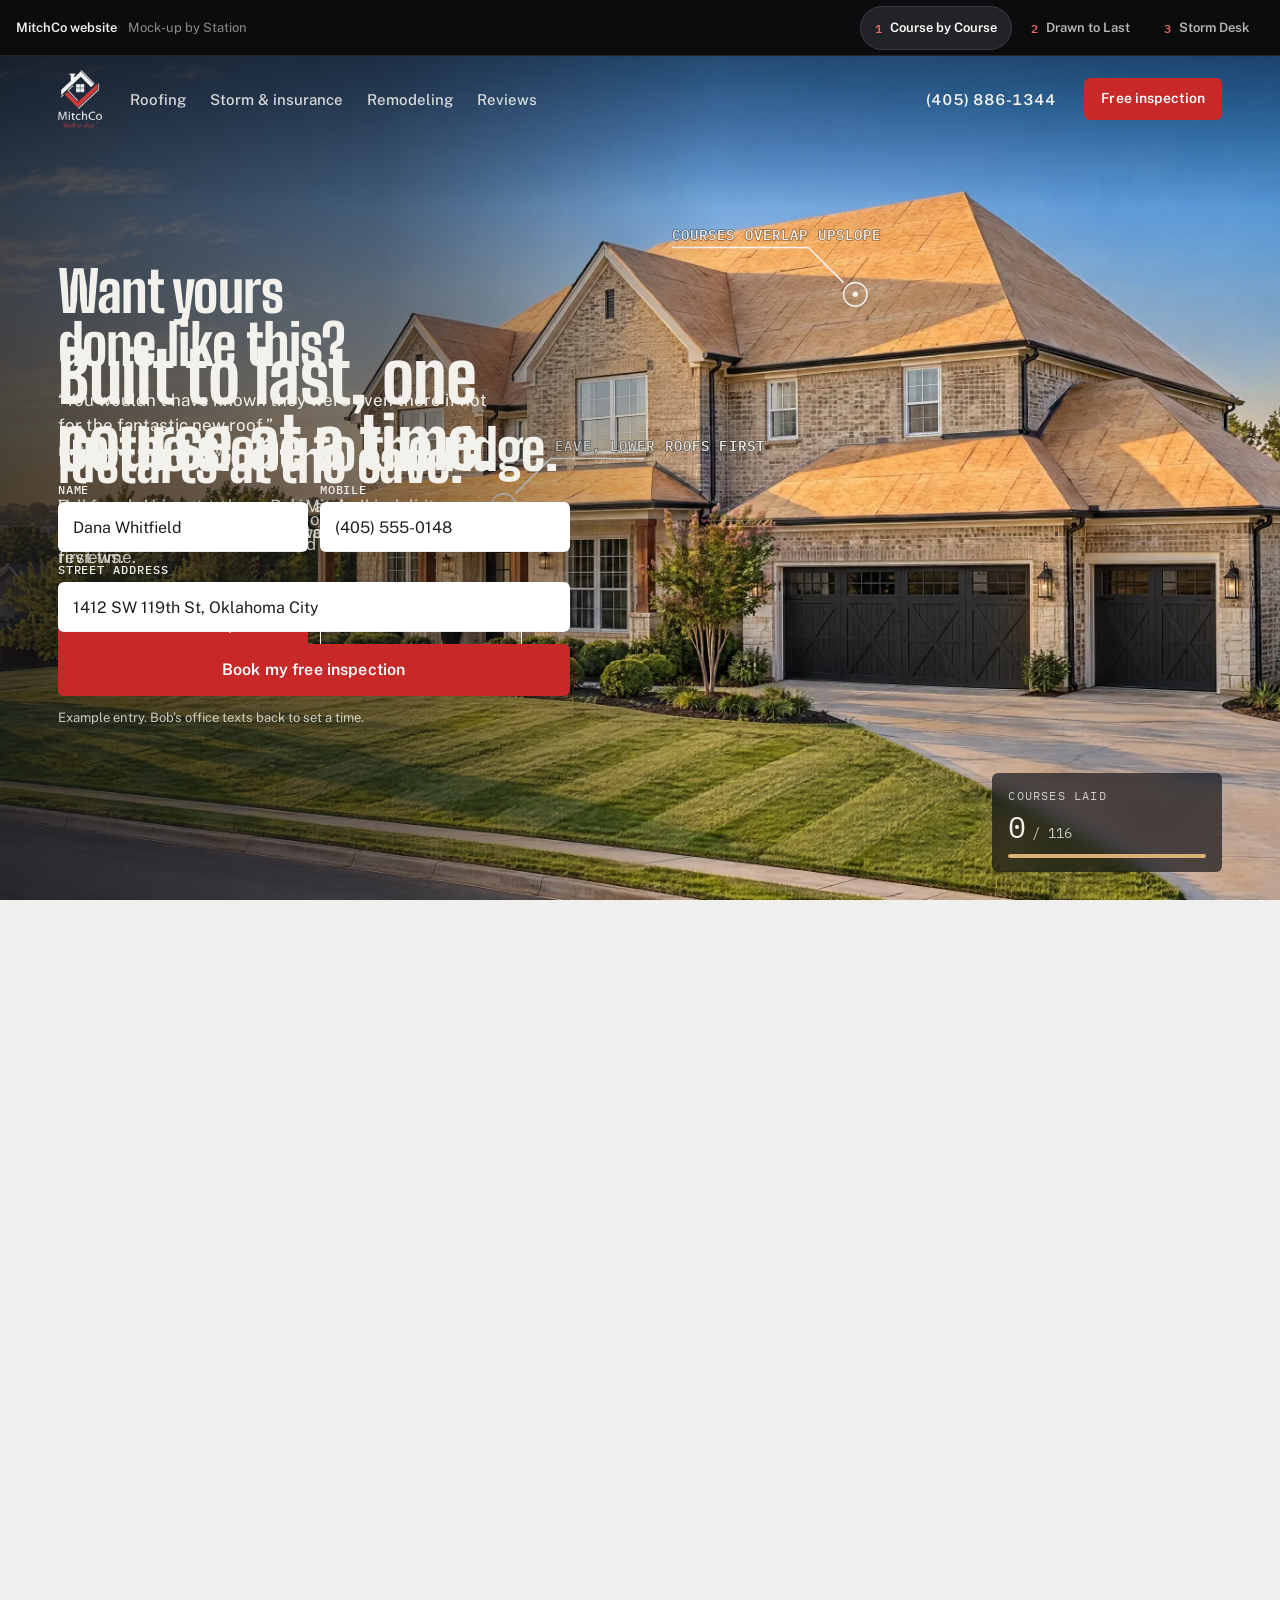
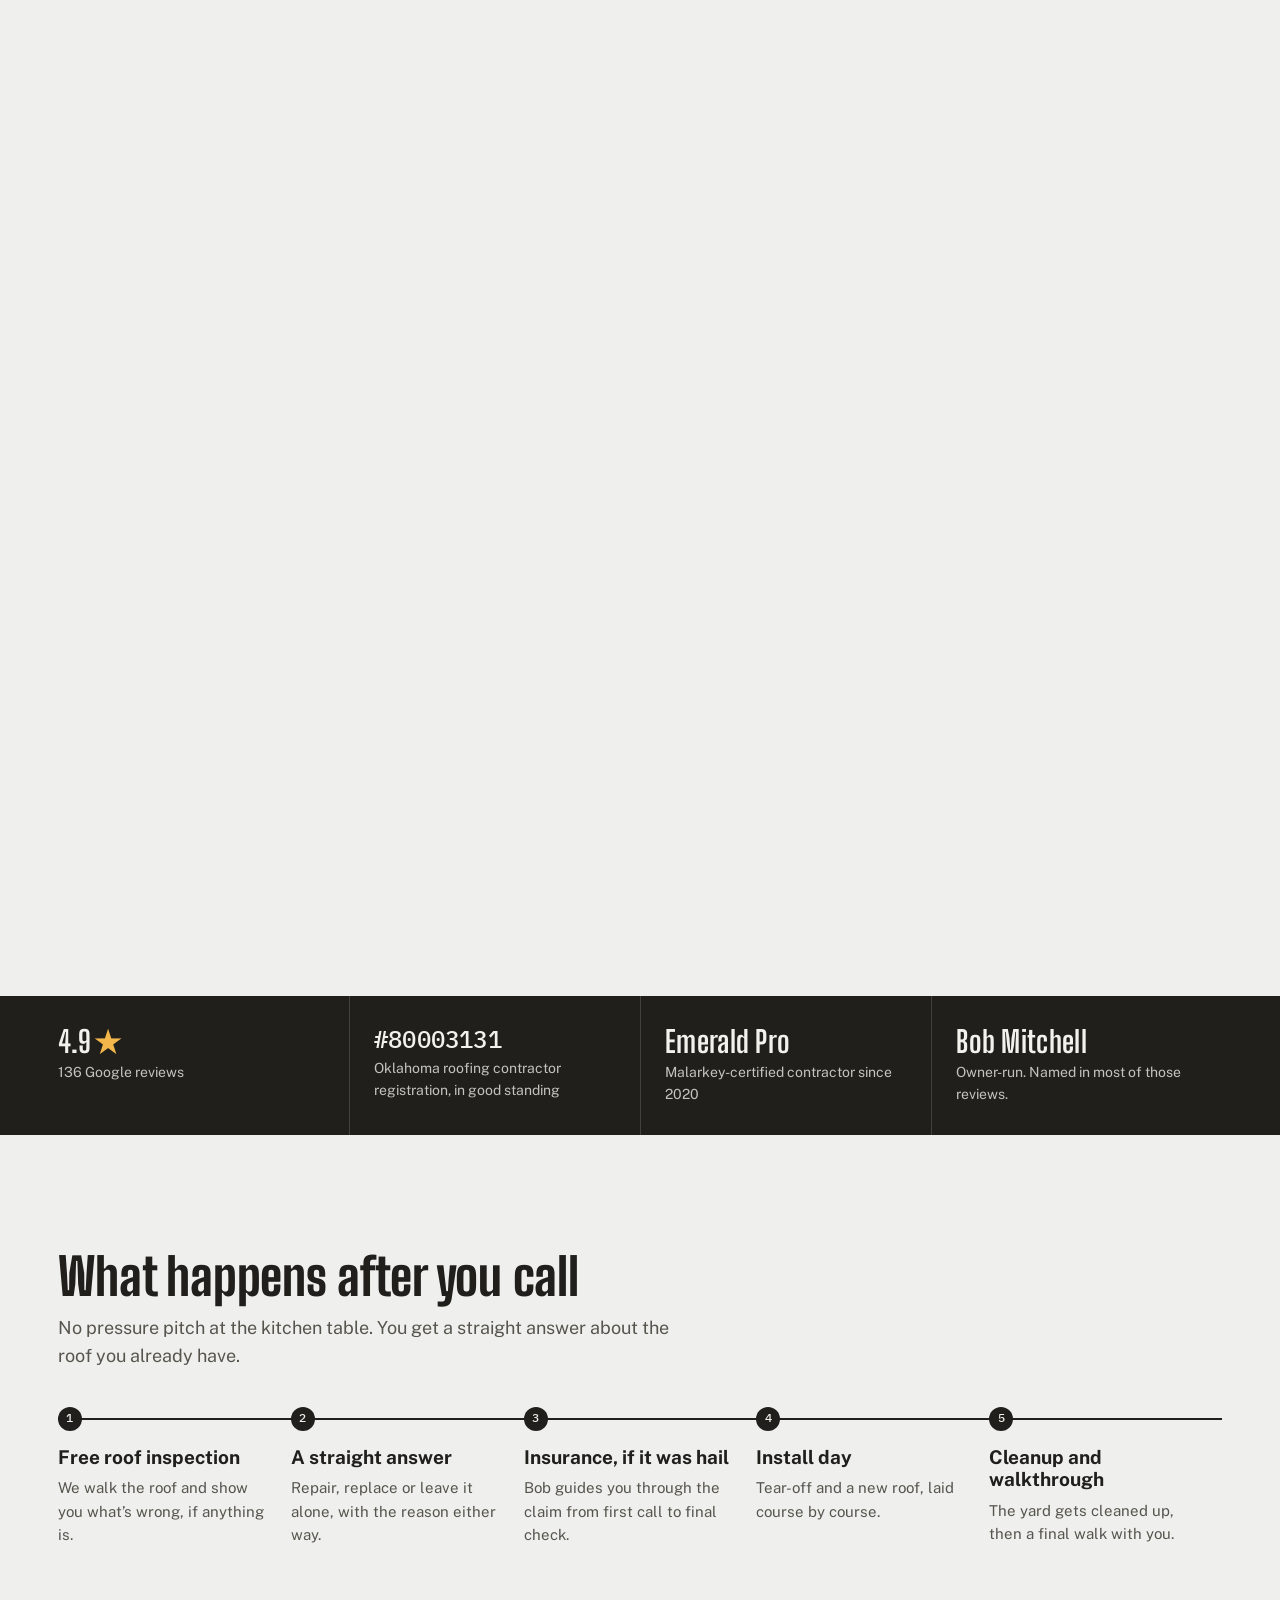
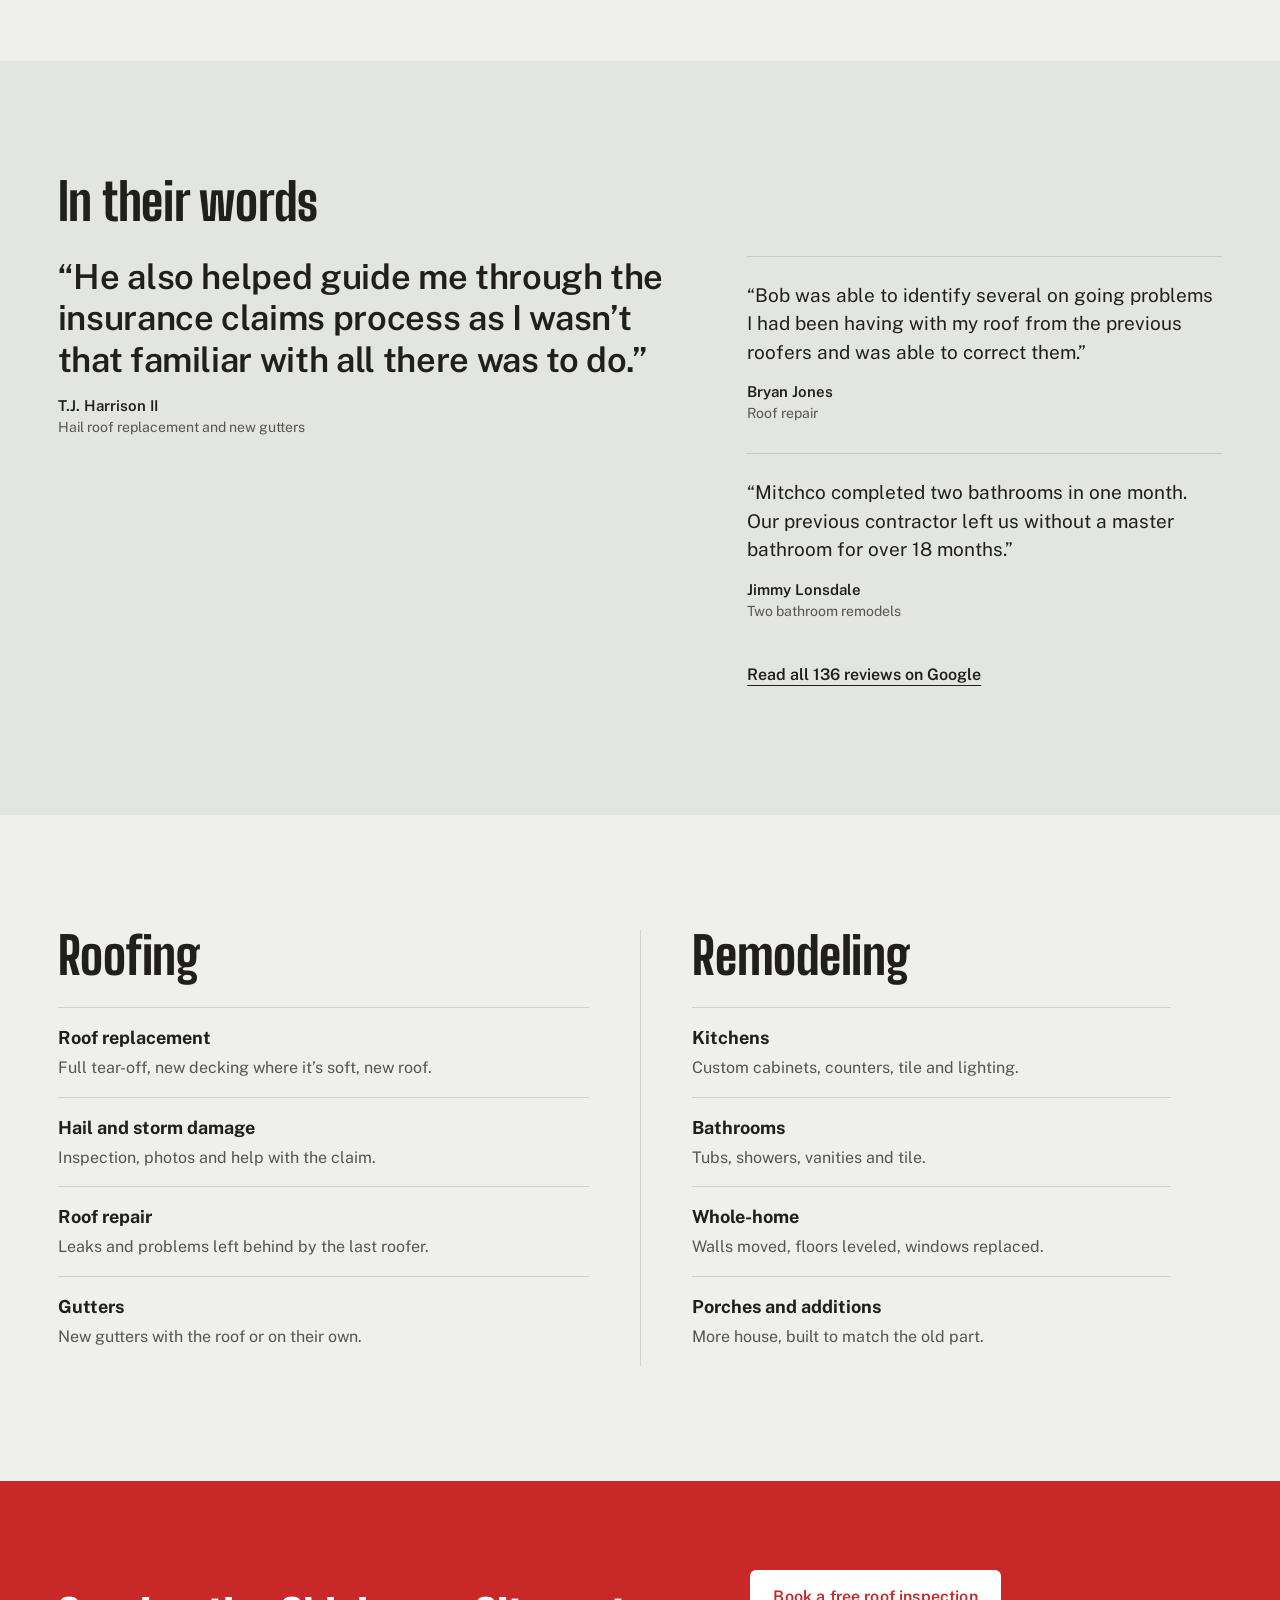
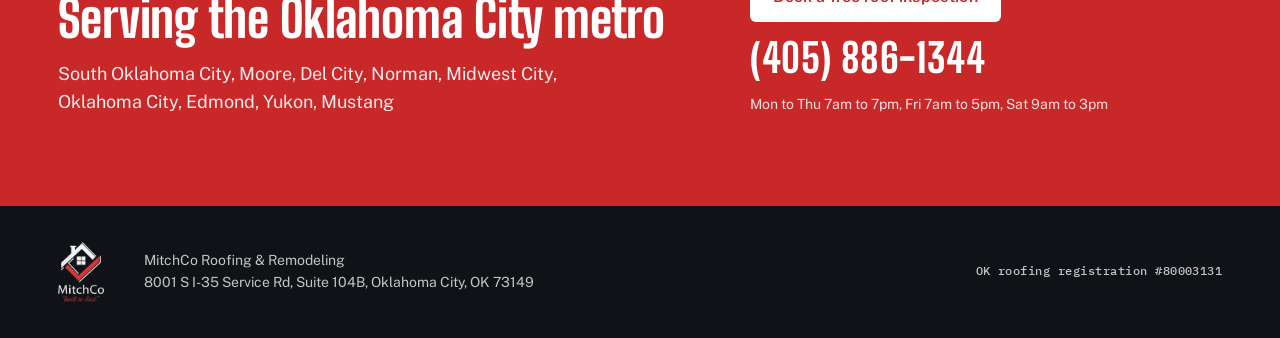
==== commit 107ea138: "Mobile audit fixes across all three mock-ups Portrait: hero CTAs side by side with short labels, cou" ====
--- a/course-by-course/index.html
+++ b/course-by-course/index.html
@@ -15,7 +15,7 @@
 <link rel="preconnect" href="https://fonts.googleapis.com">
 <link rel="preconnect" href="https://fonts.gstatic.com" crossorigin>
 <link rel="stylesheet" href="https://fonts.googleapis.com/css2?family=Big+Shoulders+Display:wght@600;700;800&family=IBM+Plex+Mono:wght@500&family=Public+Sans:wght@400;500;600;700&display=swap">
-<link rel="stylesheet" href="../css/mock.css?v=3">
+<link rel="stylesheet" href="../css/mock.css?v=6">
 </head>
 <body>
 <header class="review-bar">
@@ -67,8 +67,8 @@
           <h1>Built to last, one course at a time.</h1>
           <p class="lede">Roof replacement, storm repair and remodeling across the Oklahoma City metro. 4.9 stars from 136 Google reviews.</p>
           <div class="cta-row">
-            <a class="btn btn-red" href="#c1-book">Book a free roof inspection</a>
-            <a class="btn btn-ghost" href="tel:+14058861344">Call (405) 886-1344</a>
+            <a class="btn btn-red" href="#c1-book"><span class="lbl-long">Book a free roof inspection</span><span class="lbl-short">Free inspection</span></a>
+            <a class="btn btn-ghost" href="tel:+14058861344"><span class="lbl-long">Call (405) 886-1344</span><span class="lbl-short">Call Bob</span></a>
           </div>
         </article>
         <article class="film-step">
@@ -185,7 +185,7 @@
     </div>
   </footer>
 </main>
-<script src="../js/courses.js?v=3"></script>
-<script src="../js/mock.js?v=3"></script>
+<script src="../js/courses.js?v=6"></script>
+<script src="../js/mock.js?v=6"></script>
 </body>
 </html>
--- a/css/mock.css
+++ b/css/mock.css
@@ -21,7 +21,7 @@
   --hail: #E7ECF0;
   --hail-soft: rgba(231, 236, 240, 0.74);
   --storm-line: rgba(231, 236, 240, 0.16);
-  --review-h: 48px;
+  --review-h: 56px;
   --f-display: "Big Shoulders Display", "Arial Narrow", "Roboto Condensed", sans-serif;
   --f-body: "Public Sans", "Segoe UI", system-ui, sans-serif;
   --f-mono: "IBM Plex Mono", ui-monospace, "Cascadia Mono", monospace;
@@ -63,15 +63,15 @@
 .review-tab {
   display: inline-flex; align-items: center; gap: 8px; white-space: nowrap;
   font: 600 13px/1 var(--f-body); color: #B9B9B3; background: transparent;
-  border: 1px solid transparent; border-radius: 999px; padding: 8px 14px; cursor: pointer; text-decoration: none;
+  border: 1px solid transparent; border-radius: 999px; padding: 8px 14px; cursor: pointer; text-decoration: none; min-height: 44px;
 }
 .review-tab:hover { color: #fff; background: #1A1B1D; }
 .review-tab[aria-selected="true"], .review-tab[aria-current="page"] { color: #fff; background: #222326; border-color: #3A3B3F; }
-.tab-n { font-family: var(--f-mono); font-size: 11px; color: #E26A5E; }
+.tab-n { font-family: var(--f-mono); font-size: 12px; color: #E26A5E; }
 @media (max-width: 720px) {
   .review-bar { padding-inline: 8px; }
   .review-tabs { gap: 0; }
-  .review-tab { padding: 8px 9px; font-size: 12px; gap: 5px; }
+  .review-tab { padding: 8px 9px; font-size: 12px; gap: 5px; min-height: 44px; }
   .review-name .review-sub { display: none; }
   .review-name { display: none; }
   .review-tabs { margin-left: 0; }
@@ -84,11 +84,12 @@
   display: flex; align-items: center; gap: 28px;
   padding: 14px var(--gutter);
 }
+.site-nav .brand { display: inline-flex; align-items: center; min-width: 44px; min-height: 44px; }
 .site-nav .brand img { height: 58px; width: auto; }
 .nav-links { display: flex; gap: 24px; font: 500 15px/1 var(--f-body); }
 .nav-links a { text-decoration: none; opacity: 0.88; }
 .nav-links a:hover { opacity: 1; text-decoration: underline; text-underline-offset: 5px; }
-.nav-phone { margin-left: auto; font: 600 15px/1 var(--f-body); text-decoration: none; font-variant-numeric: tabular-nums; }
+.nav-phone { margin-left: auto; font: 600 15px/1 var(--f-body); text-decoration: none; font-variant-numeric: tabular-nums; padding-block: 15px; }
 .on-dark { color: var(--on-dark); }
 .on-paper { color: var(--pencil); }
 @media (max-width: 900px) {
@@ -113,10 +114,15 @@
 .btn-ink:hover { background: #111; }
 .btn-quiet { background: transparent; color: inherit; text-decoration: underline; text-underline-offset: 4px; padding-inline: 8px; }
 .cta-row { display: flex; flex-wrap: wrap; gap: 12px; margin-top: 28px; }
+.lbl-short { display: none; }
+@media (max-width: 900px) and (orientation: portrait), (orientation: landscape) and (max-height: 500px) {
+  .lbl-long { display: none; }
+  .lbl-short { display: inline; }
+}
 .text-link { font-weight: 600; text-underline-offset: 5px; }
 
 .field { display: grid; gap: 6px; }
-.field label { font: 500 11px/1 var(--f-mono); letter-spacing: 0.08em; text-transform: uppercase; }
+.field label { font: 500 12px/1 var(--f-mono); letter-spacing: 0.08em; text-transform: uppercase; }
 .field input {
   width: 100%; min-height: 50px; padding: 0 14px; border-radius: 6px;
   border: 1.5px solid transparent; background: #fff; color: var(--ink);
@@ -180,7 +186,7 @@
   background: rgba(12, 15, 20, 0.66); backdrop-filter: blur(8px); -webkit-backdrop-filter: blur(8px);
   font-family: var(--f-mono);
 }
-.hud-label { font-size: 11px; letter-spacing: 0.1em; text-transform: uppercase; color: var(--on-dark-soft); }
+.hud-label { font-size: 12px; letter-spacing: 0.1em; text-transform: uppercase; color: var(--on-dark-soft); }
 .hud-count { margin-top: 6px; font-size: 30px; line-height: 1; font-variant-numeric: tabular-nums; }
 .hud-of { font-size: 14px; color: var(--on-dark-soft); margin-left: 6px; }
 .hud-meter { margin-top: 12px; height: 4px; border-radius: 2px; background: var(--osb); overflow: hidden; }
@@ -191,7 +197,7 @@
 .quick-form { margin-top: 22px; display: grid; grid-template-columns: 1fr 1fr; gap: 12px; color: var(--on-dark); }
 .quick-form .field-wide { grid-column: 1 / -1; }
 
-@media (max-width: 900px) {
+@media (max-width: 900px) and (orientation: portrait) {
   .film { height: 400vh; }
   .film-short { height: 240vh; }
   .film-view { bottom: auto; height: 54%; transition: height .5s ease; }
@@ -209,13 +215,18 @@
   .film-step h1 { font-size: clamp(40px, 11vw, 54px); }
   .film-step h2 { font-size: clamp(34px, 9.4vw, 46px); }
   .film-step .lede { margin-top: 12px; font-size: 16px; }
-  .cta-row { margin-top: 18px; }
-  .cta-row .btn { flex: 1 1 100%; }
+  .cta-row { margin-top: 18px; flex-wrap: nowrap; gap: 10px; }
+  .cta-row .btn { flex: 1 1 0; padding-inline: 12px; }
+  .cta-row .btn-red { flex-grow: 1.5; }
   .plate-marks { display: none; }
-  .film-hud { top: calc(54% - 58px); bottom: auto; right: 12px; width: auto; padding: 8px 10px; }
+  /* the course counter lives in the empty band under the copy while the roof goes on */
+  .film-hud {
+    top: auto; bottom: 20px; left: 16px; right: 16px; width: auto; padding: 14px 16px;
+    opacity: 0; transition: opacity .35s ease;
+  }
+  .c1 .film[data-step="1"] .film-hud, .c1 .film[data-step="2"] .film-hud { opacity: 1; }
   .c1 .is-done .film-hud { display: none; }
-  .hud-count { font-size: 20px; }
-  .hud-meter { width: 120px; }
+  .hud-count { font-size: 28px; }
   .film-step-book .quote { display: none; }
   .quick-form { margin-top: 14px; gap: 10px; }
 }
@@ -230,6 +241,39 @@
 .ledger-item strong.mono { font: 500 24px/1.1 var(--f-mono); }
 .ledger-item strong span { color: #F2B64B; margin-left: 2px; }
 .ledger-item > span { font-size: 14px; color: var(--on-dark-soft); max-width: 26ch; }
+@media (max-width: 900px) and (orientation: portrait) and (max-height: 760px) {
+  .film-view { height: 46%; }
+  .c1 .film-stage::after { top: 46%; height: 54%; }
+  .c1 .film-copy { top: calc(46% + 16px); }
+  .film-step h1 { font-size: clamp(34px, 9.6vw, 40px); }
+  .film-step h2 { font-size: clamp(30px, 8.4vw, 36px); }
+  .film-step .lede { font-size: 15px; margin-top: 8px; }
+  .cta-row { margin-top: 14px; }
+  .film-step-book h2 { font-size: 30px; }
+  .quick-form .field input { min-height: 44px; }
+}
+/* landscape phones: desktop composition, compact type */
+@media (orientation: landscape) and (max-height: 500px) {
+  .site-nav { padding-block: 8px; }
+  .site-nav .brand img { height: 40px; }
+  .film-copy { left: 24px; width: min(420px, 47vw); top: 50%; transform: translateY(-44%); }
+  .film-scrim, .wipe-scrim { background: linear-gradient(90deg, rgba(10, 13, 18, 0.86) 0%, rgba(10, 13, 18, 0.7) 38%, rgba(10, 13, 18, 0) 64%); }
+  .film-step h1 { font-size: 34px; }
+  .film-step h2 { font-size: 30px; }
+  .display-xl { font-size: 58px !important; }
+  .film-step .lede { font-size: 14px; margin-top: 8px; max-width: 46ch; }
+  .cta-row { margin-top: 12px; flex-wrap: nowrap; }
+  .cta-row .btn, .quick-form .btn { min-height: 44px; padding-inline: 14px; font-size: 15px; }
+  .film-hud { bottom: 12px; width: 180px; padding: 8px 12px; }
+  .hud-count { font-size: 20px; }
+  .hud-meter { margin-top: 8px; }
+  .plate-marks { display: none; }
+  .film-step-book .quote { display: none; }
+  .quick-form { margin-top: 10px; gap: 8px; }
+  .quick-form .field { gap: 4px; }
+  .quick-form .field input { min-height: 40px; }
+  .storm-hero { padding-block: 72px 32px; }
+}
 @media (max-width: 900px) {
   .ledger-row { grid-template-columns: 1fr 1fr; }
   .ledger-item, .ledger-item + .ledger-item { padding: 22px 12px 22px 0; border-left: 0; }
@@ -246,7 +290,7 @@
 .steps p { margin-top: 8px; color: var(--ink-soft); font-size: 15px; }
 @media (max-width: 900px) {
   .steps { grid-template-columns: 1fr; gap: 0; margin-top: 36px; }
-  .steps li { border-top: 0; border-left: 2px solid var(--ink); padding: 0 0 28px 28px; }
+  .steps li, .steps li + li { border-top: 0; border-left: 2px solid var(--ink); padding: 0 0 28px 28px; }
   .steps li:last-child { padding-bottom: 0; }
   .step-n { left: -13px; top: -2px; }
 }
@@ -261,7 +305,7 @@
 .review figcaption { font-weight: 600; font-size: 15px; }
 .review figcaption span { display: block; font-weight: 400; color: var(--ink-soft); font-size: 14px; }
 .review + .review:not(.review-lead) { padding-top: 24px; border-top: 1px solid var(--line); }
-.reviews-more { grid-column: 2; }
+.reviews-more { grid-column: 2; display: inline-block; justify-self: start; padding-block: 12px; }
 @media (max-width: 900px) {
   .reviews-grid { grid-template-columns: 1fr; }
   .review-lead { grid-row: auto; padding-right: 0; }
@@ -281,11 +325,12 @@
 
 .closer { background: var(--red); color: #fff; padding-block: clamp(56px, 7vw, 96px); }
 .closer-grid { display: grid; grid-template-columns: 1.4fr 1fr; gap: 32px; align-items: end; }
-.cities { margin-top: 16px; font-size: 18px; max-width: 52ch; color: rgba(255, 255, 255, 0.9); }
+.cities { margin-top: 16px; font-size: 18px; max-width: 52ch; color: rgba(255, 255, 255, 0.9); text-wrap: pretty; }
+.closer-card p { text-wrap: balance; }
 .closer-card { display: grid; gap: 12px; justify-items: start; }
 .closer .btn-red { background: #fff; color: var(--red); }
 .closer .btn-red:hover { background: var(--chalk); }
-.closer-phone { font: 800 40px/1 var(--f-display); text-decoration: none; letter-spacing: 0.01em; }
+.closer-phone { font: 800 40px/1 var(--f-display); text-decoration: none; letter-spacing: 0.01em; padding-block: 4px; }
 .closer-card p { font-size: 14px; color: rgba(255, 255, 255, 0.86); }
 @media (max-width: 760px) { .closer-grid { grid-template-columns: 1fr; } }
 
@@ -334,12 +379,18 @@
 .dims path { fill: none; stroke: var(--redline); stroke-width: 4; }
 .dims circle { fill: var(--redline); }
 .dims text { fill: var(--redline); font: 500 40px var(--f-mono); letter-spacing: 0.08em; }
-@media (max-width: 900px) {
+.dims-m { display: none; }
+@media (max-width: 900px) and (orientation: portrait) {
+  #c2-dims { display: none; }
+  .dims-m { display: block; }
+  .dims-m text { font-size: 64px; }
+  .dims-m path { stroke-width: 6; }
+}
+@media (max-width: 900px) and (orientation: portrait) {
   .c2 .film-view { height: 100%; }
   .c2 .film-copy { top: auto; bottom: 22px; }
   .paper-scrim { background: linear-gradient(180deg, rgba(251, 247, 241, 0) 38%, rgba(251, 247, 241, 0.94) 58%, var(--paper) 70%); opacity: clamp(0, calc((0.85 - var(--wv, 0)) * 6), 1); }
   .wipe-scrim { background: linear-gradient(180deg, rgba(10, 13, 18, 0) 40%, rgba(10, 13, 18, 0.82) 72%); opacity: clamp(0, calc((var(--wv, 0) - 0.7) * 6), 1); }
-  .dims text { font-size: 60px; }
   .display-xl { font-size: clamp(64px, 20vw, 96px) !important; }
 }
 
@@ -379,7 +430,7 @@
 .compare-handle::after { content: ""; position: absolute; top: 50%; left: 50%; width: 38px; height: 38px; margin: -19px; border-radius: 50%; background: #fff; box-shadow: 0 4px 14px rgba(0,0,0,.25); }
 .compare input { position: absolute; inset: 0; width: 100%; height: 100%; opacity: 0; cursor: ew-resize; margin: 0; }
 .compare input:focus-visible ~ .compare-handle, .compare:focus-within .compare-handle { background: #F2B64B; }
-.compare-tag { position: absolute; bottom: 14px; padding: 6px 10px; border-radius: 4px; background: rgba(20, 20, 18, 0.7); color: #fff; font-size: 11px; letter-spacing: 0.1em; text-transform: uppercase; pointer-events: none; }
+.compare-tag { position: absolute; bottom: 14px; padding: 6px 10px; border-radius: 4px; background: rgba(20, 20, 18, 0.7); color: #fff; font-size: 12px; letter-spacing: 0.1em; text-transform: uppercase; pointer-events: none; }
 .tag-before { left: 14px; } .tag-after { right: 14px; }
 @media (max-width: 900px) { .compare-wrap { grid-template-columns: 1fr; } }
 
@@ -410,11 +461,16 @@
 .storm-log { background: rgba(23, 33, 43, 0.82); backdrop-filter: blur(10px); -webkit-backdrop-filter: blur(10px); border: 1px solid var(--storm-line); border-radius: 10px; padding: 20px; }
 .log-head { display: flex; align-items: center; justify-content: space-between; gap: 12px; }
 .log-head h2 { font-size: 12px; letter-spacing: 0.1em; text-transform: uppercase; }
-.log-flag { font-size: 10px; letter-spacing: 0.08em; text-transform: uppercase; padding: 4px 8px; border-radius: 999px; border: 1px solid #F2B64B; color: #F2B64B; white-space: nowrap; }
+.log-flag { font-size: 12px; letter-spacing: 0.08em; text-transform: uppercase; padding: 4px 8px; border-radius: 999px; border: 1px solid #F2B64B; color: #F2B64B; white-space: nowrap; }
 .log-rows { margin-top: 14px; }
 .log-rows li { display: grid; grid-template-columns: 70px 1fr auto; gap: 12px; padding: 11px 0; border-top: 1px solid var(--storm-line); font-variant-numeric: tabular-nums; }
 .log-rows li .mono:last-child { color: #F2B64B; }
 .log-foot { margin-top: 12px; font-size: 13px; color: var(--hail-soft); }
+@media (max-width: 760px) and (orientation: portrait) {
+  .storm-view { bottom: auto; height: 44vh; height: 44svh; }
+  .storm-hero.storm-hero { padding-top: calc(44vh + 12px); padding-top: calc(44svh + 12px); min-height: 0; }
+  .storm-hero .storm-scrim { background: linear-gradient(180deg, rgba(14, 20, 28, 0.4) 0%, rgba(14, 20, 28, 0) 18%, rgba(14, 20, 28, 0) 26%, var(--storm) 44svh); }
+}
 @media (max-width: 1000px) {
   .storm-grid { grid-template-columns: 1fr; }
   .storm-form { grid-template-columns: 1fr; }
@@ -445,12 +501,17 @@
 .faq h2 { margin-bottom: 24px; }
 .faq details { border-top: 1px solid var(--storm-line); max-width: 860px; }
 .faq details:last-of-type { border-bottom: 1px solid var(--storm-line); }
-.faq summary { cursor: pointer; padding: 20px 0; font-weight: 600; font-size: 18px; list-style-position: outside; }
+.faq summary { cursor: pointer; padding: 20px 40px 20px 0; font-weight: 600; font-size: 18px; list-style: none; position: relative; }
+.faq summary::-webkit-details-marker { display: none; }
+.faq summary::after { content: ""; position: absolute; right: 6px; top: 50%; width: 11px; height: 11px; margin-top: -8px; border-right: 2px solid currentColor; border-bottom: 2px solid currentColor; transform: rotate(45deg); transition: transform .2s ease; }
+.faq details[open] summary::after { transform: rotate(-135deg); margin-top: -2px; }
 .faq details p { padding: 0 0 22px; color: var(--hail-soft); max-width: 70ch; }
 
 .call-bar { display: none; }
 @media (max-width: 760px) {
-  .call-bar { position: sticky; bottom: 0; z-index: 30; display: grid; grid-template-columns: 1fr 1.4fr; gap: 10px; padding: 10px 16px calc(10px + env(safe-area-inset-bottom)); background: rgba(14, 20, 28, 0.94); border-top: 1px solid var(--storm-line); }
+  .call-bar { position: fixed; left: 0; right: 0; bottom: 0; z-index: 30; display: grid; grid-template-columns: 1fr 1.4fr; gap: 10px; padding: 10px 16px calc(10px + env(safe-area-inset-bottom)); background: rgba(14, 20, 28, 0.94); border-top: 1px solid var(--storm-line); transform: translateY(110%); transition: transform .3s ease; }
+  .call-bar.is-on { transform: none; }
+  .c3 .site-foot { padding-bottom: calc(96px + env(safe-area-inset-bottom)); }
 }
 
 @media (prefers-reduced-motion: reduce) {
